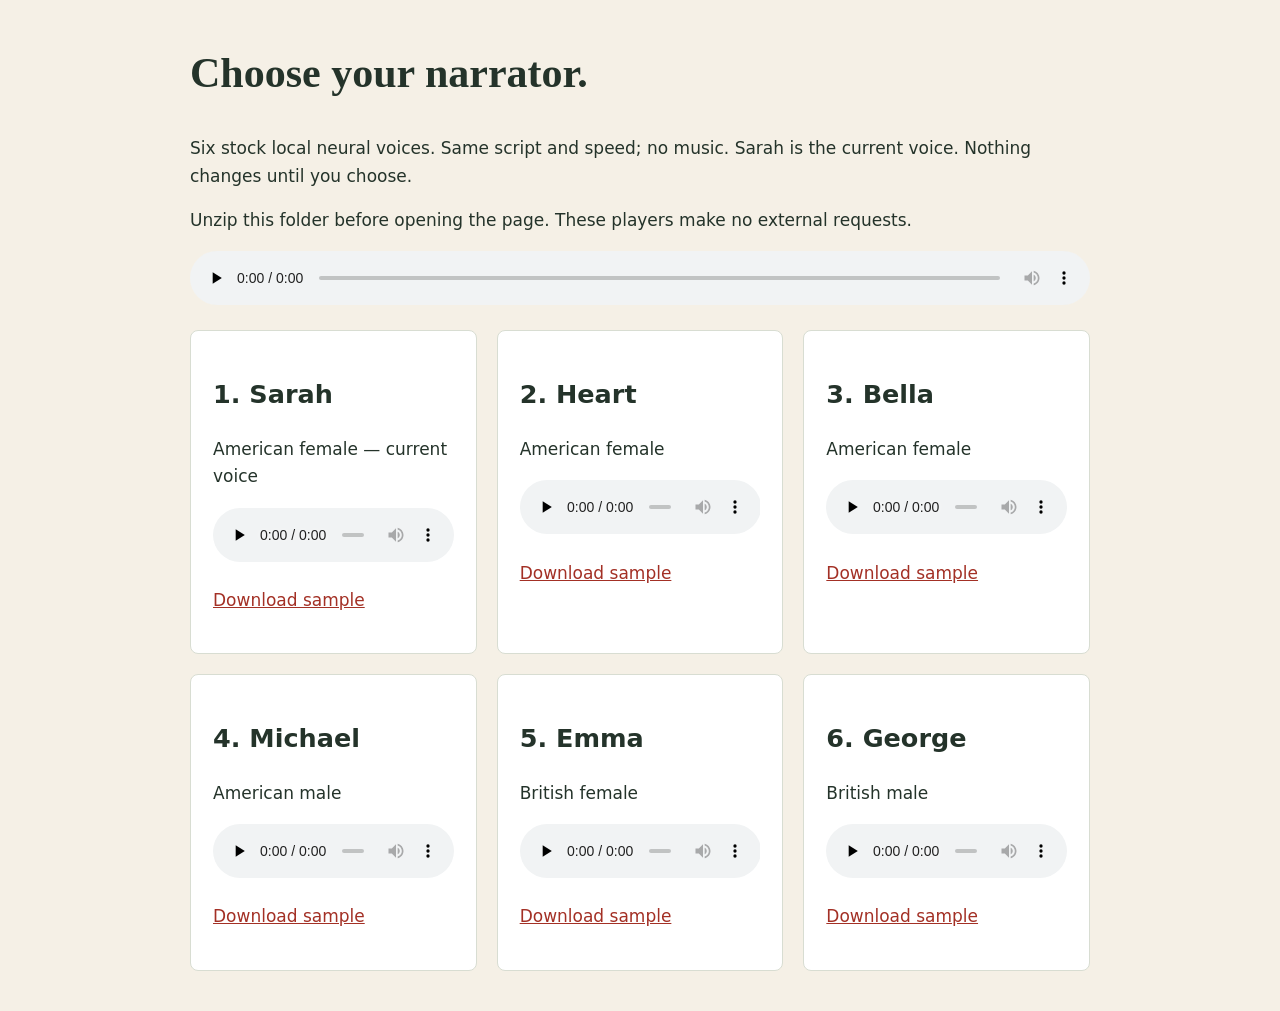
==== pilot/voice-comparison/listen.html @ 4c7d2cdb "Add six free local voice auditions and selectable narration" ====
<!doctype html><html lang='en'><meta charset='utf-8'><meta name='viewport' content='width=device-width,initial-scale=1'><title>PE Under Scrutiny — voice auditions</title><style>body{max-width:900px;margin:40px auto;padding:0 20px;background:#f5f0e6;color:#24332a;font:17px/1.6 system-ui}h1{font-family:Georgia,serif;font-size:42px}.grid{display:grid;grid-template-columns:repeat(auto-fit,minmax(250px,1fr));gap:20px}article{padding:22px;background:white;border:1px solid #d8ddd2;border-radius:8px}audio{width:100%}a{color:#a33025}</style><h1>Choose your narrator.</h1><p>Six stock local neural voices. Same script and speed; no music. Sarah is the current voice. Nothing changes until you choose.</p><p>Unzip this folder before opening the page. These players make no external requests.</p><p><audio controls preload='none' src='all-six-voices.mp3'></audio></p><div class='grid'><article><h2>1. Sarah</h2><p>American female — current voice</p><audio controls preload='none' src='01-sarah.mp3'></audio><p><a href='01-sarah.mp3' download>Download sample</a></p></article><article><h2>2. Heart</h2><p>American female</p><audio controls preload='none' src='02-heart.mp3'></audio><p><a href='02-heart.mp3' download>Download sample</a></p></article><article><h2>3. Bella</h2><p>American female</p><audio controls preload='none' src='03-bella.mp3'></audio><p><a href='03-bella.mp3' download>Download sample</a></p></article><article><h2>4. Michael</h2><p>American male</p><audio controls preload='none' src='04-michael.mp3'></audio><p><a href='04-michael.mp3' download>Download sample</a></p></article><article><h2>5. Emma</h2><p>British female</p><audio controls preload='none' src='05-emma.mp3'></audio><p><a href='05-emma.mp3' download>Download sample</a></p></article><article><h2>6. George</h2><p>British male</p><audio controls preload='none' src='06-george.mp3'></audio><p><a href='06-george.mp3' download>Download sample</a></p></article></div></html>
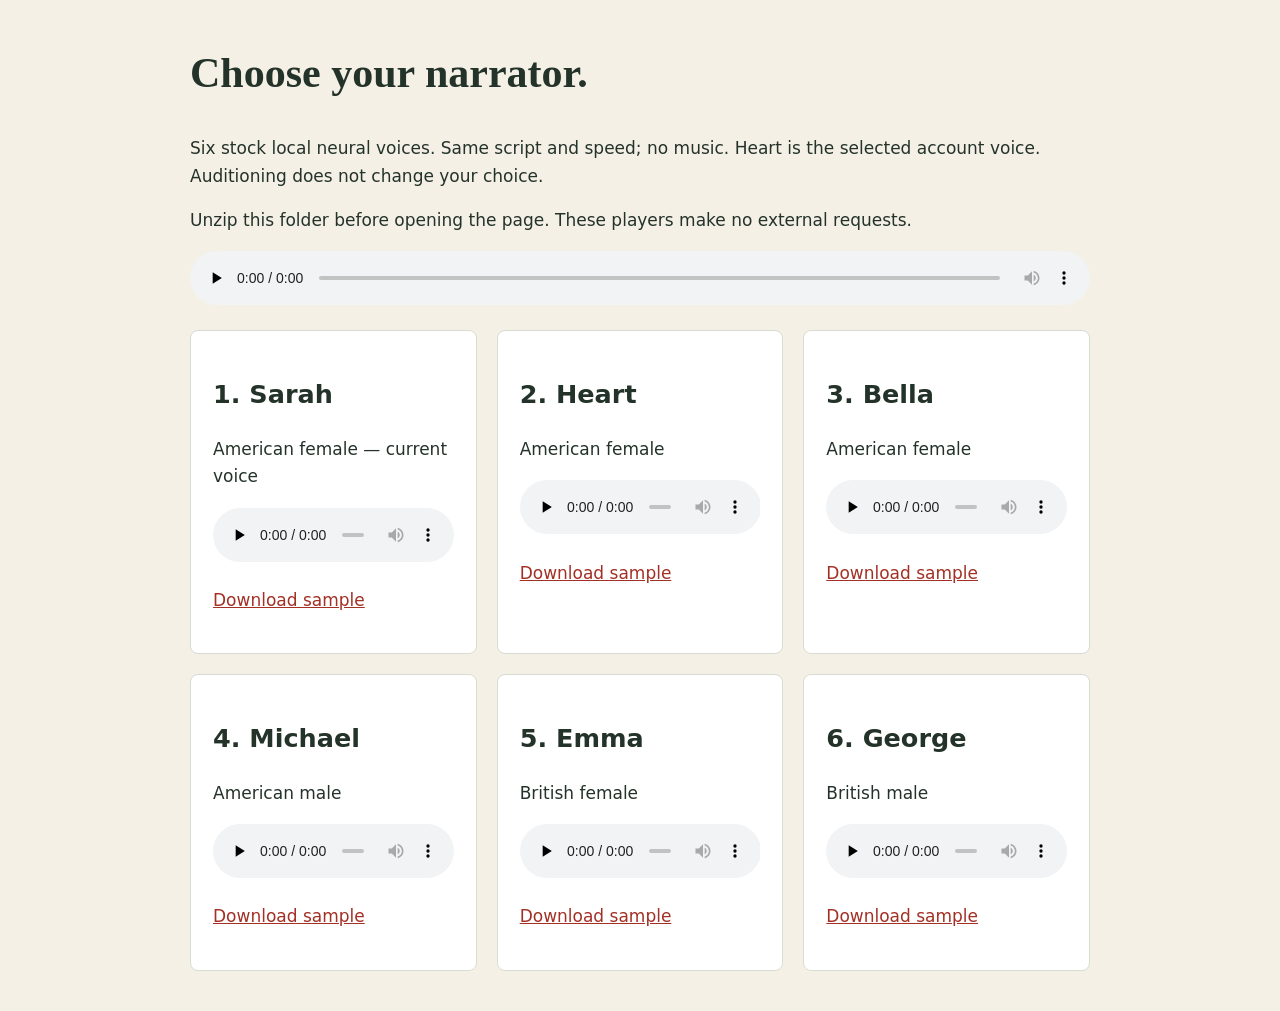
==== commit 29923636: "Select Heart as default narrator and render the chosen voice" ====
--- a/pilot/voice-comparison/listen.html
+++ b/pilot/voice-comparison/listen.html
@@ -1 +1 @@
-<!doctype html><html lang='en'><meta charset='utf-8'><meta name='viewport' content='width=device-width,initial-scale=1'><title>PE Under Scrutiny — voice auditions</title><style>body{max-width:900px;margin:40px auto;padding:0 20px;background:#f5f0e6;color:#24332a;font:17px/1.6 system-ui}h1{font-family:Georgia,serif;font-size:42px}.grid{display:grid;grid-template-columns:repeat(auto-fit,minmax(250px,1fr));gap:20px}article{padding:22px;background:white;border:1px solid #d8ddd2;border-radius:8px}audio{width:100%}a{color:#a33025}</style><h1>Choose your narrator.</h1><p>Six stock local neural voices. Same script and speed; no music. Sarah is the current voice. Nothing changes until you choose.</p><p>Unzip this folder before opening the page. These players make no external requests.</p><p><audio controls preload='none' src='all-six-voices.mp3'></audio></p><div class='grid'><article><h2>1. Sarah</h2><p>American female — current voice</p><audio controls preload='none' src='01-sarah.mp3'></audio><p><a href='01-sarah.mp3' download>Download sample</a></p></article><article><h2>2. Heart</h2><p>American female</p><audio controls preload='none' src='02-heart.mp3'></audio><p><a href='02-heart.mp3' download>Download sample</a></p></article><article><h2>3. Bella</h2><p>American female</p><audio controls preload='none' src='03-bella.mp3'></audio><p><a href='03-bella.mp3' download>Download sample</a></p></article><article><h2>4. Michael</h2><p>American male</p><audio controls preload='none' src='04-michael.mp3'></audio><p><a href='04-michael.mp3' download>Download sample</a></p></article><article><h2>5. Emma</h2><p>British female</p><audio controls preload='none' src='05-emma.mp3'></audio><p><a href='05-emma.mp3' download>Download sample</a></p></article><article><h2>6. George</h2><p>British male</p><audio controls preload='none' src='06-george.mp3'></audio><p><a href='06-george.mp3' download>Download sample</a></p></article></div></html>+<!doctype html><html lang='en'><meta charset='utf-8'><meta name='viewport' content='width=device-width,initial-scale=1'><title>PE Under Scrutiny — voice auditions</title><style>body{max-width:900px;margin:40px auto;padding:0 20px;background:#f5f0e6;color:#24332a;font:17px/1.6 system-ui}h1{font-family:Georgia,serif;font-size:42px}.grid{display:grid;grid-template-columns:repeat(auto-fit,minmax(250px,1fr));gap:20px}article{padding:22px;background:white;border:1px solid #d8ddd2;border-radius:8px}audio{width:100%}a{color:#a33025}</style><h1>Choose your narrator.</h1><p>Six stock local neural voices. Same script and speed; no music. Heart is the selected account voice. Auditioning does not change your choice.</p><p>Unzip this folder before opening the page. These players make no external requests.</p><p><audio controls preload='none' src='all-six-voices.mp3'></audio></p><div class='grid'><article><h2>1. Sarah</h2><p>American female — current voice</p><audio controls preload='none' src='01-sarah.mp3'></audio><p><a href='01-sarah.mp3' download>Download sample</a></p></article><article><h2>2. Heart</h2><p>American female</p><audio controls preload='none' src='02-heart.mp3'></audio><p><a href='02-heart.mp3' download>Download sample</a></p></article><article><h2>3. Bella</h2><p>American female</p><audio controls preload='none' src='03-bella.mp3'></audio><p><a href='03-bella.mp3' download>Download sample</a></p></article><article><h2>4. Michael</h2><p>American male</p><audio controls preload='none' src='04-michael.mp3'></audio><p><a href='04-michael.mp3' download>Download sample</a></p></article><article><h2>5. Emma</h2><p>British female</p><audio controls preload='none' src='05-emma.mp3'></audio><p><a href='05-emma.mp3' download>Download sample</a></p></article><article><h2>6. George</h2><p>British male</p><audio controls preload='none' src='06-george.mp3'></audio><p><a href='06-george.mp3' download>Download sample</a></p></article></div></html>
